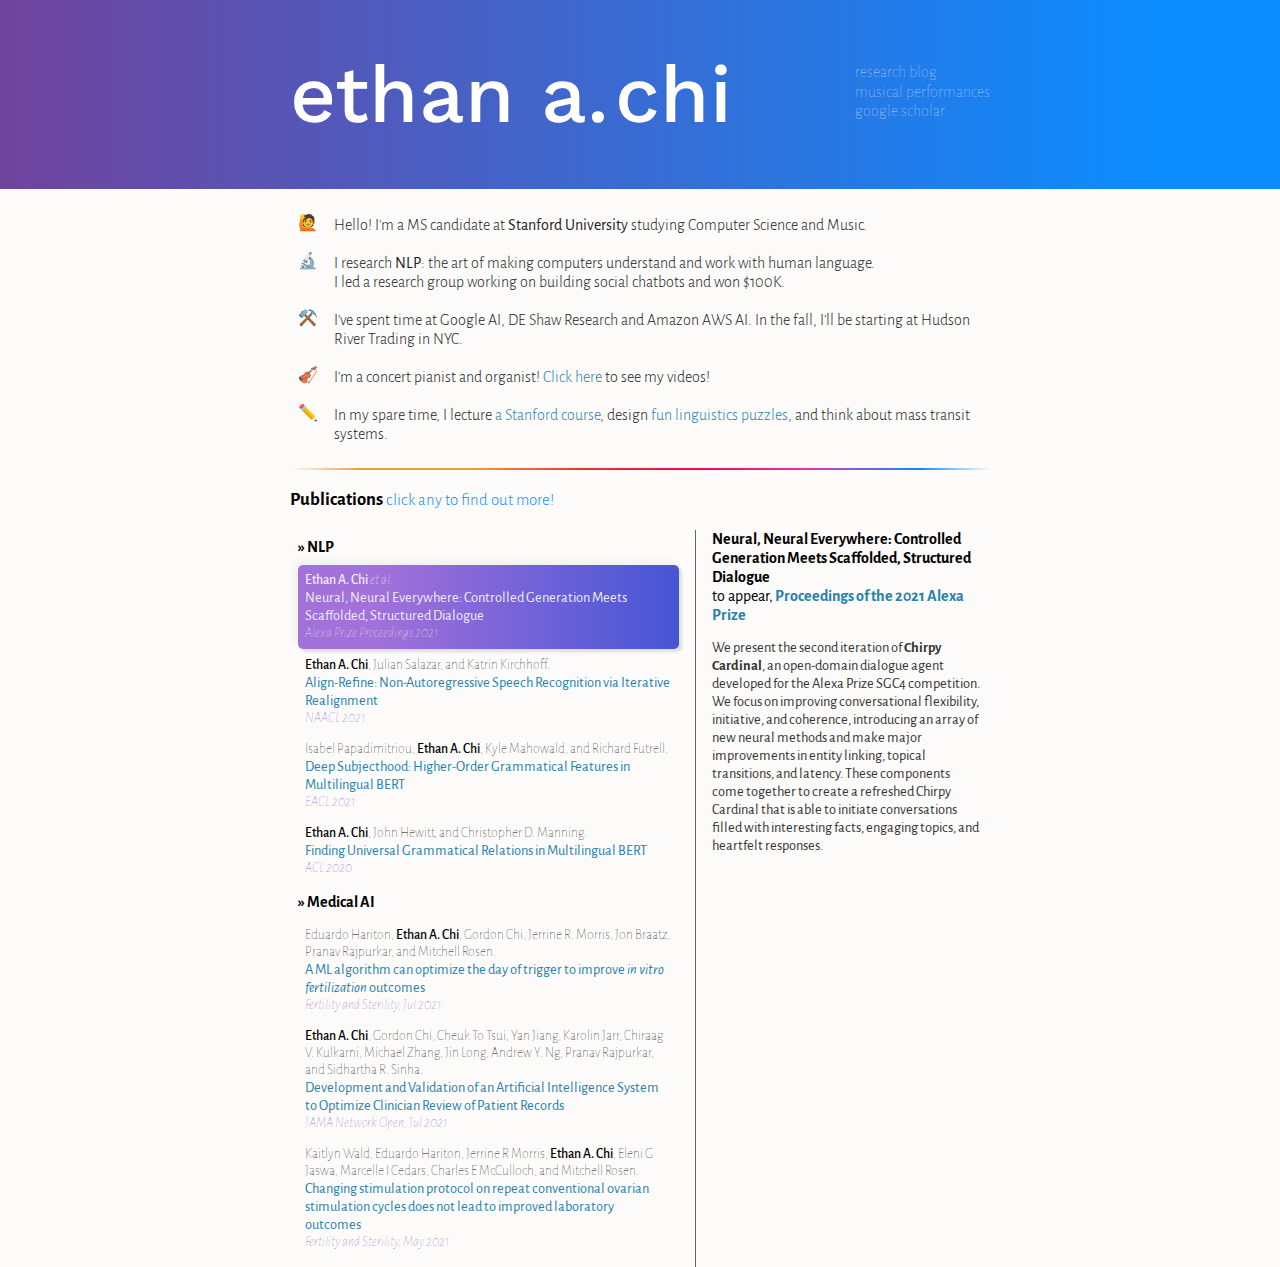
==== index.html @ 26660646 "first commit" ====
<html>
<head>
  <script async src="https://www.googletagmanager.com/gtag/js?id=G-ZDC27YGJ7V"></script>
  <script>
    window.dataLayer = window.dataLayer || [];
    function gtag(){dataLayer.push(arguments);}
    gtag('js', new Date());

    gtag('config', 'G-ZDC27YGJ7V');
  </script>
  <meta charset="utf-8"/>
  <link rel="stylesheet" href="css/purple.css" type="text/css"/>
</head>
<body>
  <div class="main">
    <div class="intro-row">
      <div class="intro">
        <a href="/"><h1>Ethan A.<span style="font-size:0.5em;">&nbsp;</span>Chi</h1></a>
        <div class="intro-row-info">
          <a href="research.html">research blog</a>
          <a href="https://www.youtube.com/channel/UCvoL7sNhoh-HKGYCTp3JN3w">musical performances</a>
          <!-- <a href="writing.html">projects</a> -->
          <a href="https://scholar.google.com/citations?user=dRUwDFQAAAAJ&hl=en">google scholar</a>
        </div>
      </div>
    </div>
    <!-- <nav class="links">
    <a href="research.html">research blog</a>
    <a href="music.html">musical performances</a>
    <a href="writing.html">projects</a>
  </nav> -->
  <div class="body" id="body">
    <!-- <p class="click-anything">💬&nbsp; click anything to find out more!</p> -->
    <div class="leading-points-container">
      <div id="leading-points">
        <p class="clickable" data-point="intro">
          <span class="emoji">🙋</span> <span class="text">Hello! I'm a MS candidate at <b>Stanford University</b> studying Computer Science and Music.
          <!-- I will be starting at Hudson River Trading in Fall 2021 as an Algorithm Developer. -->
        </span></p>
        <div class="comment" data-point="intro">
          <h3>about me</h3>
          <!-- <img class="headshot" src="img/headshot.jpg"></img> -->
          <p>I did my BS in Computer Science and BA in Music Performance at Stanford.
            Previously, I did competitive linguistics<span class="back">(silver medalist at the <a href="https://ioling.org/results/2018/" target="_blank">2018 International Linguistics Olympiad</a>)</span>, ran <a href="http://njha.org" target="_blank">a national horticulture organization</a>, and kept bees!</p>
        </div>
        <p class="clickable" data-point="research">
          <span class="emoji">🔬</span>
          <span class="text"> I research <b>NLP</b>: the art of making computers understand and work with human language. <br/>
          I led a research group working on building social chatbots and won $100K.
          <!-- I work on understanding large language models, analyzing speech recognition, and human-like dialogue agents. -->
        </span></p>
        <div class="comment" data-point="research">
          <h3>research</h3>
          <p>As part of the <a href="http://nlp.stanford.edu" target="_blank">Stanford NLP Group</a>, I published at NAACL, EMNLP, and ACL.
          <!-- I've published in a variety of NLP and bioinformatics conferences, as well as serving as a reviewer at NAACL, EMNLP, and ACL. -->
          I also help maintain the <b><a href="https://universaldependencies.org/treebanks/en_ewt/index.html">English Web Treebank</a></b>.</p>
        </div>
        <!-- <p class="clickable" data-point="experience">
          <span class="emoji">👩‍💻</span>
          <span class="text">In 2020-2021, I led Stanford's <b>Chirpy Cardinal</b> research team.<br/>
            We placed second in the Amazon Alexa Prize Challenge and won $100K.
            <!-- I'm really excited to be working with the talented folks on the team! -->
        <!-- </span></p> -->
<!-- 
        <div class="comment" data-point="experience">
          <h3>chirpy cardinal</h3>
          <p>As part of our work on <a href="https://stanfordnlp.github.io/chirpycardinal/">Team Chirpy Cardinal</a>, we're working to build an emotionally engaging socialbot that participates in interesting and supportive conversations.
            We competed in the <a href="https://www.amazon.science/academic-engagements/alexa-prize-socialbot-grand-challenge-4-finalists-announced" target="_blank">SGC4 finals</a> and are waiting for results! </p>
          <p>In the meantime, <a href="https://stanfordnlp.github.io/chirpycardinal/docs/live_demo/" target="_blank">click here</a> to try a live demo of our bot from last year!</p>
        </div> --> 
          <!-- So far, I've worked on projects in <b>emergent multilingual syntax in BERT</b> (<b class="project">ACL 2020</b>),
          <b>leveraging linguistic typology in deep LM's</b> (<b class="project">EACL 2021</b>),
          and <b>iterative realignment for efficient speech recognition</b> (<b class="project">NAACL 2021</b>). -->
        <p class="clickable" data-point="work-experience">
          <span class="emoji">⚒️</span>
          <span class="text">I've spent time at Google AI, DE Shaw Research and Amazon AWS AI. In the fall, I'll be starting at Hudson River Trading in NYC.
          </p>
        <div class="comment" data-point="work-experience">
          <h3>work experience</h3>
          <p>
            Previously, I worked on understanding the ability of large language models to reason at Google,
            built neural networks for drug discovery at DE Shaw Research,
            and developed efficient ASR models at Amazon AWS AI on the Transcribe team, working with Katrin Kirchhoff <a href="https://arxiv.org/abs/2010.14233" target="_blank">[NAACL 2021]</a>.
            In Fall 2021, I will be at Google Research working on understanding the limits of extremely large language models.
        </p>
        </div>
        <p class="clickable" data-point="music">
          <span class="emoji">🎻</span>
          <span class="text">I'm a concert pianist and organist!
              <a href="https://www.youtube.com/channel/UCvoL7sNhoh-HKGYCTp3JN3w">Click here</a> to see my videos!</span>
        </p>
        <div class="comment" data-point="music">
          <h3>music</h3>
          <p>Currently, I study piano with Dr. Frederick Weldy and organ with Dr. Robert Huw Morgan.
            Previously, I served as the president of the Stanford Symphony and have opened the <a href="https://music.stanford.edu/events/friends-music-holiday-musicale-0">Holiday Musicale</a> twice on organ.
            I also enjoy playing violin in the Stanford Symphony, where I serve as President.</p>
          <p> For more of my recent performances, check out my YouTube channel.</p>
          <iframe src="https://www.youtube.com/embed/UYabfMINYBA?rel=0" frameborder="0" allowfullscreen=""></iframe>
        </div>
        <p class="clickable" data-point="other">
          <span class="emoji">✏️</span>
          <span class="text">In my spare time, I lecture <a href="http://web.stanford.edu/class/cs106l/">a Stanford course</a>, design <a href="http://nacloweb.org">fun linguistics puzzles</a>, and think about mass transit systems.</span>
        </p>

      <div class="comment" data-point="other">
        <h3>interests</h3>
        <ul>
          <li><p>I lectured <a href="http://web.stanford.edu/class/cs106l/">CS 106L</a>,
            a Stanford elective about the C++ language, for the 2020-2021 school year!
            I really enjoyed teaching the beauty of C++ to students from all areas of Stanford.</p></li>
          <li><p>I am on the organizing committee for the <a href="http://nacloweb.org">North American Computational Linguistics Open</a>,
            a linguistics puzzles competition for high school students. My problems have appeared on contests in the UK, Ireland, Australia, Canada,
            and Russia! Here's <a href="https://www.nacloweb.org/resources/problems/2019/N2019-Q.pdf">one of my favorite problems I've authored</a>.
            </p></li>
          <li><p>I co-founded <a href="http://stanfordacm.org" target="_blank">Stanford ACMLab</a>, a club for undergraduates to learn machine learning in a hands-on way.
          Our members gave a spotlight presentation at WELM @ ICLR'21 and were also accepted to SemEval @ ACL'21.</a>.
            </p></li>
        </ul>
      </div>
      </div>
      <div id="comments">




      </div>
    </div>
      <hr class="thin"/>
      <h3>Publications <span class="click-anything" style="font-weight: 300;">click any to find out more!</span></h3>
      <div class="research">

        <div class="publications">
          <ul>
            <h4>NLP</h4>
            <li class="publication selected" data-publication="chirpy">
              <p class="authors"><b>Ethan A. Chi</b> <i>et al.</i></p>
              <p class="title"><a class="paper-link" href="#" target="_blank">
                Neural, Neural Everywhere: Controlled Generation Meets Scaffolded, Structured Dialogue
              </a></p>
              <p class="journal"><span class="location">Alexa Prize Proceedings 2021</span></p>
            </li>
            <li class="publication" data-publication="align-refine">
              <p class="authors"><b>Ethan A. Chi</b>, Julian Salazar, and Katrin Kirchhoff.</p>
              <p class="title"><a class="paper-link" href="http://nlp.stanford.edu/~ethanchi/nar.pdf" target="_blank">Align-Refine: Non-Autoregressive Speech Recognition via Iterative Realignment</a></p>
              <p class="journal"><span class="location">NAACL 2021</span></p>
            </li>
            <li class="publication" data-publication="deep-subjecthood">
              <p class="authors">Isabel Papadimitriou, <b>Ethan A. Chi</b>, Kyle Mahowald, and Richard Futrell.</p>
              <p class="title"><a class="paper-link">Deep Subjecthood: Higher-Order Grammatical Features in Multilingual BERT</a></p>
              <p class="journal"><span class="location">EACL 2021</span></p>
            </li>
            <li class="publication" data-publication="finding-universal">
              <p class="authors"><b>Ethan A. Chi</b>, John Hewitt, and Christopher D. Manning.</p>
              <p class="title"><a class="paper-link" href="https://arxiv.org/abs/2005.04511" target="_blank">Finding Universal Grammatical Relations in Multilingual BERT</a></p>
              <p class="journal"><span class="location">ACL 2020</span></p>
              <!-- <p class="tags">
                <span class="tag tag-pdf"><a href="https://arxiv.org/abs/2005.04511">pdf</a></span>
                <span class="tag tag-blog"><a href="/multilingual-probing.html">blogpost</a></span>
                <span class="tag tag-media"><a href="https://cacm.acm.org/news/246483-how-ai-systems-use-mad-libs-to-teach-themselves-grammar/fulltext">acm news</a></span>
                <span class="tag tag-media"><a href="https://engineering.stanford.edu/magazine/article/how-ai-systems-use-mad-libs-teach-themselves-grammar">stanford engineering</a></span>
              </p> -->
            </li>
            <h4>Medical AI</h4>
            <li class="publication" data-publication="ml-algorithm">
              <p class="authors">Eduardo Hariton, <b>Ethan A. Chi</b>, Gordon Chi, Jerrine R. Morris, Jon Braatz, Pranav Rajpurkar, and Mitchell Rosen.</p>
              <p class="title"><a class="paper-link" href="https://www.sciencedirect.com/science/article/pii/S0015028221005124" target="_blank">A ML algorithm can optimize the day of trigger to improve <i>in vitro fertilization</i> outcomes</a></p>
              <p class="journal"><span class="location">Fertility and Sterility, Jul 2021</span></p>
            </li>
            <li class="publication" data-publication="development">
              <p class="authors"><b>Ethan A. Chi</b>, Gordon Chi, Cheuk To Tsui, Yan Jiang, Karolin Jarr, Chiraag V. Kulkarni, Michael Zhang, Jin Long, Andrew Y. Ng, Pranav Rajpurkar, and Sidhartha R. Sinha.</p>
              <p class="title"><a class="paper-link" href="https://jamanetwork.com/journals/jamanetworkopen/fullarticle/2782216" target="_blank">Development and Validation of an Artificial Intelligence System to Optimize Clinician Review of Patient Records</a></p>
              <p class="journal"><span class="location">JAMA Network Open, Jul 2021</span></p>
            </li>
            <li class="publication" data-publication="changing-stimulation">
              <p class="authors">Kaitlyn Wald, Eduardo Hariton, Jerrine R Morris, <b>Ethan A. Chi</b>, Eleni G Jaswa, Marcelle I Cedars, Charles E McCulloch, and Mitchell Rosen.</p>
              <p class="title"><a class="paper-link" href="https://www.sciencedirect.com/science/article/pii/S0015028221003241" target="_blank">Changing stimulation protocol on repeat conventional ovarian stimulation cycles does not lead to improved laboratory outcomes</a></p>
              <p class="journal"><span class="location">Fertility and Sterility, May 2021</span></p>
            </li>
          </ul>

          </div>
          <div class="publication-comments">
            <div class="publicationInfo visible-p" data-publication="chirpy">
              <h4>Neural, Neural Everywhere: Controlled Generation Meets Scaffolded, Structured Dialogue</b></h4>
              <b><span style="font-weight: 400;">to appear,</span> <a>Proceedings of the 2021 Alexa Prize</a></b>
              <p>We present the second iteration of <b>Chirpy Cardinal</b>, an open-domain dialogue agent developed for the Alexa Prize SGC4 competition.
                We focus on improving conversational flexibility, initiative, and coherence, introducing an array of new neural methods and make major improvements
                in entity linking, topical transitions, and latency.
                These components come together to create a refreshed Chirpy Cardinal that is able to
                initiate conversations filled with interesting facts, engaging topics, and heartfelt responses.
              </p>
            </div>
            <div class="publicationInfo" data-publication="align-refine">
              <h4>Align-Refine: Non-Autoregressive Speech Recognition via Iterative Realignment</h4>
              <b><a>NAACL 2021</a></b>
              <p>Sequence-to-sequence Transformer speech recognition models achieve extremely high performance,
              but are difficult to deploy in the wild due to long decoding times. Non-autoregressive models
              are significantly faster, but at the cost of degraded performance. We introduced a new non-autoregressive method—
              Align-Refine—which significantly narrows this gap. Our method achieves SoTA-level performance at a 6x speedup
              over previous work.</p>
              <p class="tags">
                <span class="tag tag-pdf"><a href="https://arxiv.org/abs/2010.14233">pdf</a></span>
              </p>
            </div>
            <div class="publicationInfo" data-publication="deep-subjecthood">
              <h4>Deep Subjecthood: Higher-Order Grammatical Features in Multilingual BERT</b></h4>
              <b><a>EACL 2021</a></b>
              <p>Previous work has demonstrated that Transformer encoders learn certain linguistic features,
                like part-of-speech and syntax. In this work, we demonstrate that this is also the case for deeper linguistic
                features like morphosyntactic alignment, a core attribute of all languages. We find that the predictive distributions of subjecthood classifiers
                reflect the morphosyntactic alignment of their training languages, demonstrating the influence of high-level grammatical features not manifested in any one input sentence.
                <p class="tags">
                  <span class="tag tag-pdf"><a href="https://arxiv.org/abs/2101.11043">pdf</a></span>
                  <span class="tag tag-media"><a href="https://engineering.stanford.edu/magazine/article/how-ai-systems-use-mad-libs-teach-themselves-grammar">techxplore</a></span>
                </p>
            </div>
            <div class="publicationInfo" data-publication="finding-universal">
              <h4>Finding Universal Grammatical Relations in Multilingual BERT</b></h4>
              <b><a>EACL 2021</a></b>
              <p>We show that Multilingual BERT is able to learn a general syntactic structure applicable to a variety of natural languages. Additionally, we find evidence that mBERT learns cross-lingual syntactic categories like “subject” and “adverb”—categories that largely agree with traditional linguistic concepts of syntax! Our results imply that simply by reading a large amount of text, mBERT is able to represent syntax—something fundamental to understanding language—in a way that seems to apply across many of the languages it comprehends.</p>
              <p class="tags">
                <span class="tag tag-pdf"><a href="https://arxiv.org/abs/2005.04511">pdf</a></span>
                <span class="tag tag-blog"><a href="/multilingual-probing.html">blogpost</a></span>
                <span class="tag tag-media"><a href="https://cacm.acm.org/news/246483-how-ai-systems-use-mad-libs-to-teach-themselves-grammar/fulltext">acm news</a></span>
                <span class="tag tag-media"><a href="https://engineering.stanford.edu/magazine/article/how-ai-systems-use-mad-libs-teach-themselves-grammar">stanford engineering</a></span>
              </p>
            </div>
            <div class="publicationInfo" data-publication="ml-algorithm" style="position:relative">
              <div style="position: absolute; bottom:0">
                <h4>A ML algorithm can optimize the day of trigger to improve <i>in vitro fertilization</i> outcomes</b></h4>
                <b><a>Fertility and Sterility</a></b>
                <p>Injecting hormones to trigger ovulation is one of the most important parts of IVF,
                  but the impact of timing decisions has not been previously studied.
                  We applied causal inference methods to optimize the timing,
                  achieving strong results with a simple model!</p>
              </div>
            </div>
            <div class="publicationInfo" data-publication="changing-stimulation" style="position:relative">
              <div style="position: absolute; bottom:0">
                <h4>Changing stimulation protocol on repeat conventional ovarian stimulation cycles does not lead to improved laboratory outcomes</b></h4>
                <b><a>Fertility and Sterility</a></b>
                <p>Physicians often change stimulation protocols after an unsuccessful cycle.
                We demonstrate empirically that this is not beneficial; on the contrary,
               we found a minor, but statistically significant improvement in certain laboratory outcomes in the group where the same approach was used a second time</p>
              </div>
            </div>
            <div class="publicationInfo" data-publication="development" style="position:relative">
              <div style="position: absolute; bottom:0">
                <h4>Development and Validation of an Artificial Intelligence System to Optimize Clinician Review of Patient Records</h4>
                <b><a href="https://jamanetwork.com/journals/jamanetworkopen/fullarticle/2782216">JAMA Network Open, Jul 2021</a></b>
                <p>PDF clinical records are inconsistent and hard to understand, so physician review is time-consuming and fraught with error.
                  We developed a system which summarizes and presents these records in an easy-to-understand web interface.
                  A study with first-time physician users demonstrated a 20% time speedup! </p>
              </div>
            </div>
          </div>
        </div>

          <!-- <li class="publication">
          <b>Ethan A. Chi</b> and Michael T. Schweizer.
          <a class="paper-link" href="https://www.clinical-genitourinary-cancer.com/article/S1558-7673(17)30089-7/abstract">
          Durable response to immune checkpoint blockade in a platinum-refractory patient with nonseminomatous germ cell tumor.
        </a>
        <span class="journal">Clinical Genitourinary Cancer 15.5 (2017): e855-e857.</span>
      </li> -->
  </div>
</div>
</div>

<script src="js/main.js" charset="utf-8"></script>
</body>
</html>
---- css/purple.css ----
@import url('https://fonts.googleapis.com/css2?family=Alegreya+Sans:wght@300;400;700&display=swap');
@import url('https://fonts.googleapis.com/css2?family=Work+Sans:wght@500&display=swap');


* {
  font-family: Alegreya Sans;
}

body {
  /* margin: 1em auto 0 auto; */
  margin: 0;
  width: 100%;
  background-color: #fcfbf9;
}

p {
  font-weight: 400;
}

a {
	color: #2781aa;
  text-decoration: none;
}

a:hover {
  color: #215871;
}

.body {
  width: 100%;
  max-width: 700px;
  margin: 0 auto;
}

.intro {
  display: flex;
	flex-direction: row;
  width: 100%;
  max-width: 700px;
  margin: 0 auto;
  justify-content: space-between;
  color: white;
}

.intro a {
  color: white;
  text-decoration:none;
}

.intro a:hover {
  text-decoration: none;
  opacity: 0.9;
}

/* INTRO */

.intro-row {
  padding: 3em 0;
  background-image: -webkit-linear-gradient(
  0deg,
  #70439d 0%,
  var(--blue) 90%
  );
  margin-bottom: 1em;
}

.intro-row h1 {
	text-align: left;
	text-transform: lowercase;
	font-size: 5em;
	margin: 0 0;
  font-family: Work Sans;
  font-weight: 500;
}

.intro-row-info {
	display: flex;
	flex-direction: column;
	justify-content: space-between;
	padding: 15px 0px 20px 0px;
}

.intro-row-info a {
	font-weight: 100;
  color: rgba(255, 255, 255, 0.7);
  text-decoration-color: rgba(255, 255, 255, 0.3);
}

.intro-row-info a:hover {
  color: rgba(255, 255, 255, 1);
  transition: 0.25s linear;
}

/* NAV */

nav {
	display: flex;
	flex-direction: row;
	margin: 0 20px;
	justify-content: space-around;
}

nav a {
	font-family: Inconsolata;
	margin: 0 0em;
	text-decoration: none;
	font-weight: 200;
}

/* RESEARCH */


.research .journal {
  font-style: italic;
}

/* .research .paper-link {
color: rgb(66, 142, 221);
} */


.research .publication {
  padding: 0.5em;
  font-size: 0.9em;
  border-radius: 5px;
}

.research .publication a {
  text-decoration: none;
}

.research .publication a:hover {
  text-decoration: underline;
}


.research .publication:not(.selected):hover {
  background-color: #f6f6f6;
  transition: 0.25s linear;
  cursor: pointer;
}

.research .publication:not(:last-child) {
  margin-bottom: 0em;
}

.research .publication .notes {
  margin-top: 1em;
}

.research .publication p {
  margin: 0em 0em;
}


.research .publication .authors {
  font-weight: 200;
  font-size: 0.95em;
}

.research .publication .authors b {
  font-weight: 500;
}

.research .publication .location {
  /* font-weight: bold; */
  font-style: normal;
  /* color: #d91863; */
  color: #9476cc;
  font-size: 0.95em;
  font-weight: 200;
  font-style: italic;
}

.research .publication.selected .location {
  color: #ddd;
}

.publications h4 {
  margin: 0.5em 0;
  font-weight: 700;
}

.publications h4::before {
  content: "» ";
}


:root {
	  --foreground: #ffffff;
	  --midforeground: #b2b2b2;
	  --midground: #888888;
	  --background: #080f24;
	  --deepbackground: #060b1b;
	  --red: #ea3329;
	  --orange: #eb6a2c;
	  --yellow: #f29c38;
	  --lightyellow: #ffd321;
	  --green: #75fb4c;
	  --cyan: #00f0ff;
	  --blue: #0c8cfe;
	  --darkblue: #003b6e;
	  --purple: #e532ad;
	  --deeppurple: #970056;
	  --darkpurple: #2b0c5c;
	  --lightpurple: #3d147f;
	  --brightpurple: #8400ff;
	  --pink: #ff034a;
	}

	hr {
	  border: 0;
	  height: 0.35rem;
	  margin: 1em auto;
	  display: block;
	  background-image: -webkit-linear-gradient(
		0deg,
		transparent,
		var(--yellow) 10%,
		var(--yellow),
		var(--red),
		var(--pink),
		var(--purple),
		var(--blue) 90%,
		transparent
	  );
	  clear: both;
	}

	hr.thin {
		height: 0.1rem;
	}


/* SHIFTING */

.emoji {
  margin-right: 1em;
}

.clickable {
  padding: 0.5em;
  border-radius: 5px;
  margin: 0 0;
  display: flex;
  flex-direction: row;
  color: #222;
  font-weight: 300;
}

.clickable .text {
  margin-top: 3px;
}

.clickable:not(.selected):hover {
  background-color: #f7f7f7;
  transition: 0.1s linear;
  cursor: pointer;
}

.left-shifted {
  transform: translateX(-300px);
  transition: 0.2s linear;
}

.selected {
  /* background-image: -webkit-linear-gradient(
  0deg,
  #70439d 0%,
  var(--blue) 90%
  ); */
  /* background-image: -webkit-linear-gradient(
  0deg,
  var(--yellow) 20%,
  var(--orange) 80%,
  var(--red) 100%
  );
  color: #eee;
  transition: 0.2s ease-out;
  box-shadow: 3px 3px 3px #dedede,
            -4px -4px 6px #f0f0f0;
  font-weight: 700; */
  background-image: -webkit-linear-gradient(
  0deg,
  #a371da 20%,
  /* var(--orange) 80%, */
  #4655d5 100%
  );
  color: #eee;
  /* transition: 0.2s ease-out; */
  box-shadow: 3px 3px 3px #dedede,
            -4px -4px 6px #f0f0f0;
  /* font-weight: 700; */
}

.selected a {
  color: #eee;
  text-decoration: none;
  /* transition: 0.2s ease-out; */
}

.click-anything {
  text-align: center;
  color: var(--blue);
  font-size: 0.9em;
  /* background-color: #d5d5d5; */
}

/* COMMENTS */

.comment {
  height: 0;
  width: 0;
  display: none;
  opacity: 0;
  flex-grow: 0;
  flex-shrink: 0;
  /* border-left: 1px solid #666; */
  font-weight: 400;


  /* border: 1px solid var(--blue); */
  /* border-radius: 5px; */
  /* background-image: -webkit-linear-gradient(
  0deg,
  #70439d 0%,
  var(--blue) 90%
  ); */
  /* transform: translateX(-270px); */
  /* color: white; */
}



.leading-points-container {
  display: flex;
  flex-direction: row;
}

.leading-points {
  width: 0;
  flex-grow: 1;
}

.comment.visible {
  display: block;
  box-sizing: border-box;
  /* height: 95%; */
  height: auto;
  /* display: block; */
  opacity: 1;
  width: auto;
  /* width: 95%; */
  margin: 0 2px 1em 2px;
  /* margin: 1em; */
  padding: 0.25em;
  border: 3px solid #333;
  border-radius: 5px;
  /* padding: 0 0.5em 0.5em 1em; */
  z-index: 2;
  box-shadow:
   1px 1px 1px #aaa;
   /* border-width: 1px; */
   border-left-width: 4px;
   border-left-style: solid;
   border-image: linear-gradient(
   to bottom,
   var(--red) 0%,
   var(--purple) 30%,
   var(--blue) 100%
   ) 3 100%;
}

/* .comment.visible.visible-transition {
    transition: 0.2s linear 0.2s;
} */


.comment h3 {
  /* padding: 0.5em;
  margin: 0 0 0.75em 0; */
  color: #333;
  margin: 0.25em;
  padding: 0 0 0.25em 0;
  /* border-bottom: 1px solid #ccc; */
  /* transition: 0.2s ease-out; */
  /* box-shadow:
   3px 3px 3px #dedede; */
            /* -4px -4px 6px #f0f0f0; */
}

.comment p {
  margin: 0.25em;
  font-weight: 300;
  font-size: 0.9em;
  /* padding: 0.5em;
  margin: 0 0 0.75em 0;
  border-width: 0px;
  border-left-width: 1px;
  border-style: solid;
  border-color: var(--blue); */
  /* border-image: linear-gradient(
  to bottom,
  var(--purple) 30%,
  var(--blue) 100%
  ) 3 100%; */
  /* color: #333;
  transition: 0.2s ease-out;
  box-shadow: 3px 3px 3px #dedede,
            -4px -4px 6px #f0f0f0;
  font-weight: 400; */
}

.headshot {
  display: block;
  width: 50%;
  margin: 0.5em auto;
  border-radius: 50%;
  box-shadow: 3px 3px 3px #dedede,
            -4px -4px 6px #f0f0f0;
}

.research {
  display: flex;
  flex-direction: row;
}

.research ul {
  margin: 0 0 0 0.5em;
  list-style: none;
  padding: 0;
}

.publicationInfo {
  height: 0;
  width: 0;
  display: none;
  opacity: 0;
  flex-grow: 0;
  flex-shrink: 0;
  border-left: 1px solid #666;
  font-weight: 400;

  /* border: 1px solid var(--blue); */
  /* border-radius: 5px; */
  /* background-image: -webkit-linear-gradient(
  0deg,
  #70439d 0%,
  var(--blue) 90%
  ); */
  /* transform: translateX(-270px); */
  /* color: white; */
}

.publicationInfo.visible-p {
  height: 100%;
  display: block;
  opacity: 1;
  width: 270px;
  margin-left: 1em;
  padding: 0 0.5em 0.5em 1em;
  z-index: 2;
}

.publicationInfo.visible-p.visible-transition {
    /* transition: 0.2s linear 0.2s; */
}

.publicationInfo p {
  font-size: 0.9em;
  color: #333;
}

.publicationInfo h4 {
  margin: 0 0;
}

iframe {
  margin: 1em;
}

.back {
  color: #555;
}

.tag {
  padding: 5px;
  background-color: grey;
  color: white;
  line-height: 1em;
  border-radius: 5px;
  font-size: 0.75em;
  text-transform: lowercase;
  margin-right: 0.2em;
}

.tag:hover {
  opacity: 0.9;
  transition: 0.25s linear;
}



.tag a {
  color: white;
  text-decoration: none;
}

.tag a:hover {
  text-decoration: none;
}


.tag-pdf {
  background-color: orange;
}

.tag-blog {
  background-color: #a4024b;
}

.tag-media {
  background-color: #2eaf30;
}


div.blog {
  max-width: 800px;
}

.blog img {
  display: block;
  width: 100%;
  margin: 0 auto;
}

.blog img.shrunk {
  width: 100%;
  max-width: 400px;
}

.blog img.head-img {
  width: 100%;
  max-width: 600px;
}

.blog img.very-shrunk {
  width: 100%;
  max-width: 200px;
}

.blog .caption {
  text-align: center;
  font-size: 0.8em;
  font-style: italic;
  margin-top: 0.5em;
}

.blog .takeaway {
  text-align: center;
  font-size: 1.25em;
  margin: 2em 0 1em 0;
}

.blog .caption:before {
  content: "Caption: ";
  font-style: normal;
  font-weight: bold;
}

.blog h2 {
  text-align: left;
}

.blog h2:not(:first-child) {
  margin-top: 2em;
}

.image-citation {
  text-align: right;
  font-style: italic;
  margin-top: 0.25em;
  font-size: 0.8em;
  color: #555;
}

.footnote {
  vertical-align: super;
  position: relative;
  top: -0.25em;
  font-size: 80%;
}

.footnotes li {
  font-size: 0.8em;
  margin-bottom: 0.8em;
}

tt {
  font-family: 'Inconsolata', 'DejaVu Sans Mono', 'Monaco', monospace;
  font-weight: bold;
}

table {
  margin: 0 auto;
  padding: 0;border-collapse: collapse; }
table tr {
  border-top: 1px solid #cccccc;
  background-color: white;
  margin: 0;
  padding: 0;
}
    table tr:nth-child(2n) {
      background-color: #f8f8f8; }
      table tr th {
        font-weight: bold;
        border: 1px solid #cccccc;
        margin: 0;
        padding: 6px 13px; }
        table tr td {
          border: 1px solid #cccccc;
          margin: 0;
          padding: 6px 13px; }
          table tr th :first-child, table tr td :first-child {
            margin-top: 0; }
            table tr th :last-child, table tr td :last-child {
              margin-bottom: 0; }
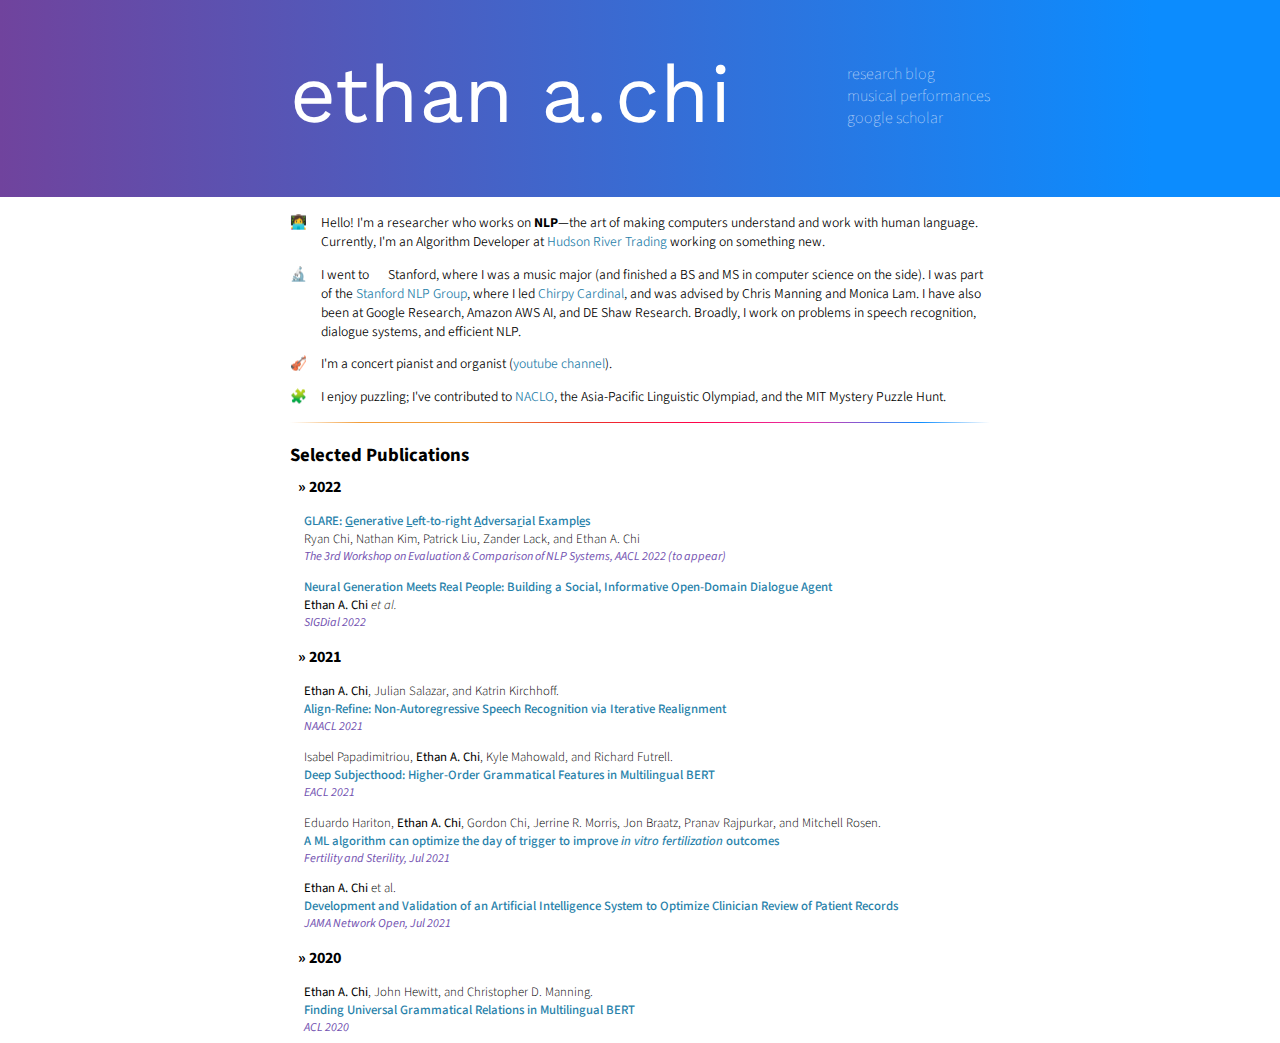
==== commit c03ea630: "changes" ====
--- a/index.html
+++ b/index.html
@@ -33,112 +33,59 @@
     <!-- <p class="click-anything">💬&nbsp; click anything to find out more!</p> -->
     <div class="leading-points-container">
       <div id="leading-points">
-        <p class="clickable" data-point="intro">
-          <span class="emoji">🙋</span> <span class="text">Hello! I'm a MS candidate at <b>Stanford University</b> studying Computer Science and Music.
-          <!-- I will be starting at Hudson River Trading in Fall 2021 as an Algorithm Developer. -->
+        <p>
+          <span class="emoji">👩‍💻</span><span class="text">Hello! I'm a researcher who works on
+            <b>NLP</b>—the art of making computers understand and work with human language.
+            Currently, I'm an Algorithm Developer at <a href="http://hudson-trading.com" target="_blank">Hudson River Trading</a> working on something new.
+          </span>
+        </p>
+        
+        <p>
+          <span class="emoji">🔬</span>
+          <span class="text">
+            I went to <img src="/img/icon.png" class="icon"/>Stanford, where I was a music major (and finished a BS and MS in computer science on the side). I was part of the <a href="http://nlp.stanford.edu" target="_blank">Stanford NLP Group</a>, where I led <a href="https://stanfordnlp.github.io/chirpycardinal/" target="_blank">Chirpy Cardinal</a>, and was advised by Chris Manning and Monica Lam. I have also been at Google Research, Amazon AWS AI, and DE Shaw Research.
+            Broadly, I work on problems in speech recognition, dialogue systems, and efficient NLP.
+          </span>
         </span></p>
-        <div class="comment" data-point="intro">
-          <h3>about me</h3>
-          <!-- <img class="headshot" src="img/headshot.jpg"></img> -->
-          <p>I did my BS in Computer Science and BA in Music Performance at Stanford.
-            Previously, I did competitive linguistics<span class="back">(silver medalist at the <a href="https://ioling.org/results/2018/" target="_blank">2018 International Linguistics Olympiad</a>)</span>, ran <a href="http://njha.org" target="_blank">a national horticulture organization</a>, and kept bees!</p>
-        </div>
-        <p class="clickable" data-point="research">
-          <span class="emoji">🔬</span>
-          <span class="text"> I research <b>NLP</b>: the art of making computers understand and work with human language. <br/>
-          I led a research group working on building social chatbots and won $100K.
-          <!-- I work on understanding large language models, analyzing speech recognition, and human-like dialogue agents. -->
-        </span></p>
-        <div class="comment" data-point="research">
-          <h3>research</h3>
-          <p>As part of the <a href="http://nlp.stanford.edu" target="_blank">Stanford NLP Group</a>, I published at NAACL, EMNLP, and ACL.
-          <!-- I've published in a variety of NLP and bioinformatics conferences, as well as serving as a reviewer at NAACL, EMNLP, and ACL. -->
-          I also help maintain the <b><a href="https://universaldependencies.org/treebanks/en_ewt/index.html">English Web Treebank</a></b>.</p>
-        </div>
-        <!-- <p class="clickable" data-point="experience">
-          <span class="emoji">👩‍💻</span>
-          <span class="text">In 2020-2021, I led Stanford's <b>Chirpy Cardinal</b> research team.<br/>
-            We placed second in the Amazon Alexa Prize Challenge and won $100K.
-            <!-- I'm really excited to be working with the talented folks on the team! -->
-        <!-- </span></p> -->
-<!-- 
-        <div class="comment" data-point="experience">
-          <h3>chirpy cardinal</h3>
-          <p>As part of our work on <a href="https://stanfordnlp.github.io/chirpycardinal/">Team Chirpy Cardinal</a>, we're working to build an emotionally engaging socialbot that participates in interesting and supportive conversations.
-            We competed in the <a href="https://www.amazon.science/academic-engagements/alexa-prize-socialbot-grand-challenge-4-finalists-announced" target="_blank">SGC4 finals</a> and are waiting for results! </p>
-          <p>In the meantime, <a href="https://stanfordnlp.github.io/chirpycardinal/docs/live_demo/" target="_blank">click here</a> to try a live demo of our bot from last year!</p>
-        </div> --> 
-          <!-- So far, I've worked on projects in <b>emergent multilingual syntax in BERT</b> (<b class="project">ACL 2020</b>),
-          <b>leveraging linguistic typology in deep LM's</b> (<b class="project">EACL 2021</b>),
-          and <b>iterative realignment for efficient speech recognition</b> (<b class="project">NAACL 2021</b>). -->
-        <p class="clickable" data-point="work-experience">
-          <span class="emoji">⚒️</span>
-          <span class="text">I've spent time at Google AI, DE Shaw Research and Amazon AWS AI. In the fall, I'll be starting at Hudson River Trading in NYC.
-          </p>
-        <div class="comment" data-point="work-experience">
-          <h3>work experience</h3>
-          <p>
-            Previously, I worked on understanding the ability of large language models to reason at Google,
-            built neural networks for drug discovery at DE Shaw Research,
-            and developed efficient ASR models at Amazon AWS AI on the Transcribe team, working with Katrin Kirchhoff <a href="https://arxiv.org/abs/2010.14233" target="_blank">[NAACL 2021]</a>.
-            In Fall 2021, I will be at Google Research working on understanding the limits of extremely large language models.
+        
+        <p>
+          <span class="emoji">🎻</span>
+          <span class="text">I'm a concert pianist and organist (<a href="https://www.youtube.com/channel/UCvoL7sNhoh-HKGYCTp3JN3w">youtube channel</a>).
+          </span>
         </p>
-        </div>
-        <p class="clickable" data-point="music">
-          <span class="emoji">🎻</span>
-          <span class="text">I'm a concert pianist and organist!
-              <a href="https://www.youtube.com/channel/UCvoL7sNhoh-HKGYCTp3JN3w">Click here</a> to see my videos!</span>
+        
+        <p>
+          <span class="emoji">🧩</span>
+          <span class="text">I enjoy puzzling; I've contributed to <a href="http://nacloweb.org" target="_blank">NACLO</a>, the Asia-Pacific Linguistic Olympiad, and the MIT Mystery Puzzle Hunt.
+          <!-- A brief list of puzzles I've written is <a href="/puzzles">here</a>. -->
+          </span>
         </p>
-        <div class="comment" data-point="music">
-          <h3>music</h3>
-          <p>Currently, I study piano with Dr. Frederick Weldy and organ with Dr. Robert Huw Morgan.
-            Previously, I served as the president of the Stanford Symphony and have opened the <a href="https://music.stanford.edu/events/friends-music-holiday-musicale-0">Holiday Musicale</a> twice on organ.
-            I also enjoy playing violin in the Stanford Symphony, where I serve as President.</p>
-          <p> For more of my recent performances, check out my YouTube channel.</p>
-          <iframe src="https://www.youtube.com/embed/UYabfMINYBA?rel=0" frameborder="0" allowfullscreen=""></iframe>
-        </div>
-        <p class="clickable" data-point="other">
-          <span class="emoji">✏️</span>
-          <span class="text">In my spare time, I lecture <a href="http://web.stanford.edu/class/cs106l/">a Stanford course</a>, design <a href="http://nacloweb.org">fun linguistics puzzles</a>, and think about mass transit systems.</span>
-        </p>
-
-      <div class="comment" data-point="other">
-        <h3>interests</h3>
-        <ul>
-          <li><p>I lectured <a href="http://web.stanford.edu/class/cs106l/">CS 106L</a>,
-            a Stanford elective about the C++ language, for the 2020-2021 school year!
-            I really enjoyed teaching the beauty of C++ to students from all areas of Stanford.</p></li>
-          <li><p>I am on the organizing committee for the <a href="http://nacloweb.org">North American Computational Linguistics Open</a>,
-            a linguistics puzzles competition for high school students. My problems have appeared on contests in the UK, Ireland, Australia, Canada,
-            and Russia! Here's <a href="https://www.nacloweb.org/resources/problems/2019/N2019-Q.pdf">one of my favorite problems I've authored</a>.
-            </p></li>
-          <li><p>I co-founded <a href="http://stanfordacm.org" target="_blank">Stanford ACMLab</a>, a club for undergraduates to learn machine learning in a hands-on way.
-          Our members gave a spotlight presentation at WELM @ ICLR'21 and were also accepted to SemEval @ ACL'21.</a>.
-            </p></li>
-        </ul>
-      </div>
-      </div>
-      <div id="comments">
-
-
 
 
       </div>
     </div>
       <hr class="thin"/>
-      <h3>Publications <span class="click-anything" style="font-weight: 300;">click any to find out more!</span></h3>
+      <h3>Selected Publications</h3>
       <div class="research">
-
         <div class="publications">
           <ul>
-            <h4>NLP</h4>
-            <li class="publication selected" data-publication="chirpy">
+            <h4>2022</h4>
+            <li class="publication" data-publication="chirpy">
+              <p class="title"><a class="paper-link" href="#" target="_blank">
+                GLARE: <u>G</u>enerative <u>L</u>eft-to-right <u>A</u>dversa<u>r</u>ial Exampl<u>e</u>s
+              </a></p>
+              <p class="authors">Ryan Chi, Nathan Kim, Patrick Liu, Zander Lack, and Ethan A. Chi</p>
+              <p class="journal"><span class="location">The 3rd Workshop on Evaluation & Comparison of NLP Systems, AACL 2022 (to appear)</span></p>
+            </li>
+            <li class="publication" data-publication="chirpy">
+              <p class="title"><a class="paper-link" href="#" target="_blank">
+                Neural Generation Meets Real People: Building a Social, Informative Open-Domain Dialogue Agent
+              </a></p>
               <p class="authors"><b>Ethan A. Chi</b> <i>et al.</i></p>
-              <p class="title"><a class="paper-link" href="#" target="_blank">
-                Neural, Neural Everywhere: Controlled Generation Meets Scaffolded, Structured Dialogue
-              </a></p>
-              <p class="journal"><span class="location">Alexa Prize Proceedings 2021</span></p>
-            </li>
+              <p class="journal"><span class="location">SIGDial 2022</span></p>
+            </li>
+            
+            <h4>2021</h4>
             <li class="publication" data-publication="align-refine">
               <p class="authors"><b>Ethan A. Chi</b>, Julian Salazar, and Katrin Kirchhoff.</p>
               <p class="title"><a class="paper-link" href="http://nlp.stanford.edu/~ethanchi/nar.pdf" target="_blank">Align-Refine: Non-Autoregressive Speech Recognition via Iterative Realignment</a></p>
@@ -149,6 +96,23 @@
               <p class="title"><a class="paper-link">Deep Subjecthood: Higher-Order Grammatical Features in Multilingual BERT</a></p>
               <p class="journal"><span class="location">EACL 2021</span></p>
             </li>
+            <li class="publication" data-publication="ml-algorithm">
+              <p class="authors">Eduardo Hariton, <b>Ethan A. Chi</b>, Gordon Chi, Jerrine R. Morris, Jon Braatz, Pranav Rajpurkar, and Mitchell Rosen.</p>
+              <p class="title"><a class="paper-link" href="https://www.sciencedirect.com/science/article/pii/S0015028221005124" target="_blank">A ML algorithm can optimize the day of trigger to improve <i>in vitro fertilization</i> outcomes</a></p>
+              <p class="journal"><span class="location">Fertility and Sterility, Jul 2021</span></p>
+            </li>
+            <li class="publication" data-publication="development">
+              <p class="authors"><b>Ethan A. Chi</b> et al.</p>
+              <p class="title"><a class="paper-link" href="https://jamanetwork.com/journals/jamanetworkopen/fullarticle/2782216" target="_blank">Development and Validation of an Artificial Intelligence System to Optimize Clinician Review of Patient Records</a></p>
+              <p class="journal"><span class="location">JAMA Network Open, Jul 2021</span></p>
+            </li>
+            <!-- <li class="publication" data-publication="changing-stimulation">
+              <p class="authors">Kaitlyn Wald, Eduardo Hariton, Jerrine R Morris, <b>Ethan A. Chi</b>, Eleni G Jaswa, Marcelle I Cedars, Charles E McCulloch, and Mitchell Rosen.</p>
+              <p class="title"><a class="paper-link" href="https://www.sciencedirect.com/science/article/pii/S0015028221003241" target="_blank">Changing stimulation protocol on repeat conventional ovarian stimulation cycles does not lead to improved laboratory outcomes</a></p>
+              <p class="journal"><span class="location">Fertility and Sterility, May 2021</span></p>
+            </li> -->
+            
+            <h4>2020</h4>
             <li class="publication" data-publication="finding-universal">
               <p class="authors"><b>Ethan A. Chi</b>, John Hewitt, and Christopher D. Manning.</p>
               <p class="title"><a class="paper-link" href="https://arxiv.org/abs/2005.04511" target="_blank">Finding Universal Grammatical Relations in Multilingual BERT</a></p>
@@ -160,36 +124,13 @@
                 <span class="tag tag-media"><a href="https://engineering.stanford.edu/magazine/article/how-ai-systems-use-mad-libs-teach-themselves-grammar">stanford engineering</a></span>
               </p> -->
             </li>
-            <h4>Medical AI</h4>
-            <li class="publication" data-publication="ml-algorithm">
-              <p class="authors">Eduardo Hariton, <b>Ethan A. Chi</b>, Gordon Chi, Jerrine R. Morris, Jon Braatz, Pranav Rajpurkar, and Mitchell Rosen.</p>
-              <p class="title"><a class="paper-link" href="https://www.sciencedirect.com/science/article/pii/S0015028221005124" target="_blank">A ML algorithm can optimize the day of trigger to improve <i>in vitro fertilization</i> outcomes</a></p>
-              <p class="journal"><span class="location">Fertility and Sterility, Jul 2021</span></p>
-            </li>
-            <li class="publication" data-publication="development">
-              <p class="authors"><b>Ethan A. Chi</b>, Gordon Chi, Cheuk To Tsui, Yan Jiang, Karolin Jarr, Chiraag V. Kulkarni, Michael Zhang, Jin Long, Andrew Y. Ng, Pranav Rajpurkar, and Sidhartha R. Sinha.</p>
-              <p class="title"><a class="paper-link" href="https://jamanetwork.com/journals/jamanetworkopen/fullarticle/2782216" target="_blank">Development and Validation of an Artificial Intelligence System to Optimize Clinician Review of Patient Records</a></p>
-              <p class="journal"><span class="location">JAMA Network Open, Jul 2021</span></p>
-            </li>
-            <li class="publication" data-publication="changing-stimulation">
-              <p class="authors">Kaitlyn Wald, Eduardo Hariton, Jerrine R Morris, <b>Ethan A. Chi</b>, Eleni G Jaswa, Marcelle I Cedars, Charles E McCulloch, and Mitchell Rosen.</p>
-              <p class="title"><a class="paper-link" href="https://www.sciencedirect.com/science/article/pii/S0015028221003241" target="_blank">Changing stimulation protocol on repeat conventional ovarian stimulation cycles does not lead to improved laboratory outcomes</a></p>
-              <p class="journal"><span class="location">Fertility and Sterility, May 2021</span></p>
-            </li>
+            
+            
           </ul>
 
           </div>
-          <div class="publication-comments">
-            <div class="publicationInfo visible-p" data-publication="chirpy">
-              <h4>Neural, Neural Everywhere: Controlled Generation Meets Scaffolded, Structured Dialogue</b></h4>
-              <b><span style="font-weight: 400;">to appear,</span> <a>Proceedings of the 2021 Alexa Prize</a></b>
-              <p>We present the second iteration of <b>Chirpy Cardinal</b>, an open-domain dialogue agent developed for the Alexa Prize SGC4 competition.
-                We focus on improving conversational flexibility, initiative, and coherence, introducing an array of new neural methods and make major improvements
-                in entity linking, topical transitions, and latency.
-                These components come together to create a refreshed Chirpy Cardinal that is able to
-                initiate conversations filled with interesting facts, engaging topics, and heartfelt responses.
-              </p>
-            </div>
+          <!-- <div class="publication-comments">
+            
             <div class="publicationInfo" data-publication="align-refine">
               <h4>Align-Refine: Non-Autoregressive Speech Recognition via Iterative Realignment</h4>
               <b><a>NAACL 2021</a></b>
@@ -253,7 +194,7 @@
                   A study with first-time physician users demonstrated a 20% time speedup! </p>
               </div>
             </div>
-          </div>
+          </div> -->
         </div>
 
           <!-- <li class="publication">
--- a/css/purple.css
+++ b/css/purple.css
@@ -1,16 +1,16 @@
-@import url('https://fonts.googleapis.com/css2?family=Alegreya+Sans:wght@300;400;700&display=swap');
 @import url('https://fonts.googleapis.com/css2?family=Work+Sans:wght@500&display=swap');
+@import url('https://fonts.googleapis.com/css2?family=Source+Sans+3:ital,wght@0,200..700;1,200..700&display=swap');
 
 
 * {
-  font-family: Alegreya Sans;
+  font-family: "Source Sans 3";
 }
 
 body {
   /* margin: 1em auto 0 auto; */
   margin: 0;
   width: 100%;
-  background-color: #fcfbf9;
+  background-color: #ffffff;
 }
 
 p {
@@ -70,7 +70,7 @@
 	font-size: 5em;
 	margin: 0 0;
   font-family: Work Sans;
-  font-weight: 500;
+  font-weight: 400;
 }
 
 .intro-row-info {
@@ -109,6 +109,10 @@
 
 /* RESEARCH */
 
+h3 {
+  margin-bottom: 0;
+}
+
 
 .research .journal {
   font-style: italic;
@@ -121,8 +125,12 @@
 
 .research .publication {
   padding: 0.5em;
-  font-size: 0.9em;
+  font-size: 0.8em;
   border-radius: 5px;
+}
+
+.research .publication .title {
+  font-weight: 500;
 }
 
 .research .publication a {
@@ -134,11 +142,11 @@
 }
 
 
-.research .publication:not(.selected):hover {
+/* .research .publication:not(.selected):hover {
   background-color: #f6f6f6;
   transition: 0.25s linear;
   cursor: pointer;
-}
+} */
 
 .research .publication:not(:last-child) {
   margin-bottom: 0em;
@@ -154,21 +162,19 @@
 
 
 .research .publication .authors {
-  font-weight: 200;
-  font-size: 0.95em;
+  font-weight: 300;
 }
 
 .research .publication .authors b {
-  font-weight: 500;
+  font-weight: 400;
 }
 
 .research .publication .location {
-  /* font-weight: bold; */
   font-style: normal;
   /* color: #d91863; */
-  color: #9476cc;
+  color: #7251b0;
   font-size: 0.95em;
-  font-weight: 200;
+  /* font-weight: 200; */
   font-style: italic;
 }
 
@@ -207,8 +213,13 @@
 	  --brightpurple: #8400ff;
 	  --pink: #ff034a;
 	}
-
-	hr {
+  /* 
+  hr {
+    color: black;
+    height: 0.35rem
+  } */
+
+	hr.thin {
 	  border: 0;
 	  height: 0.35rem;
 	  margin: 1em auto;
@@ -225,79 +236,36 @@
 		transparent
 	  );
 	  clear: both;
+    height: 0.1rem;
+
 	}
 
-	hr.thin {
-		height: 0.1rem;
-	}
+/* Headline area */
+
+#leading-points p {
+  display: flex;
+  flex-direction: row;
+  font-size: 0.85em;
+}
 
 
 /* SHIFTING */
+
+#leading-points p {
+  font-weight: 350;
+}
 
 .emoji {
   margin-right: 1em;
 }
 
-.clickable {
-  padding: 0.5em;
-  border-radius: 5px;
-  margin: 0 0;
-  display: flex;
-  flex-direction: row;
-  color: #222;
-  font-weight: 300;
-}
-
-.clickable .text {
-  margin-top: 3px;
-}
-
-.clickable:not(.selected):hover {
-  background-color: #f7f7f7;
-  transition: 0.1s linear;
-  cursor: pointer;
-}
-
-.left-shifted {
-  transform: translateX(-300px);
-  transition: 0.2s linear;
-}
-
-.selected {
-  /* background-image: -webkit-linear-gradient(
-  0deg,
-  #70439d 0%,
-  var(--blue) 90%
-  ); */
-  /* background-image: -webkit-linear-gradient(
-  0deg,
-  var(--yellow) 20%,
-  var(--orange) 80%,
-  var(--red) 100%
-  );
-  color: #eee;
-  transition: 0.2s ease-out;
-  box-shadow: 3px 3px 3px #dedede,
-            -4px -4px 6px #f0f0f0;
-  font-weight: 700; */
-  background-image: -webkit-linear-gradient(
-  0deg,
-  #a371da 20%,
-  /* var(--orange) 80%, */
-  #4655d5 100%
-  );
-  color: #eee;
-  /* transition: 0.2s ease-out; */
-  box-shadow: 3px 3px 3px #dedede,
-            -4px -4px 6px #f0f0f0;
-  /* font-weight: 700; */
-}
-
-.selected a {
-  color: #eee;
-  text-decoration: none;
-  /* transition: 0.2s ease-out; */
-}
+.icon {
+  height: 0.9em;
+  padding: 0px 2px;
+  transform: translateY(0.1em);
+}
+
+
 
 .click-anything {
   text-align: center;
@@ -306,119 +274,6 @@
   /* background-color: #d5d5d5; */
 }
 
-/* COMMENTS */
-
-.comment {
-  height: 0;
-  width: 0;
-  display: none;
-  opacity: 0;
-  flex-grow: 0;
-  flex-shrink: 0;
-  /* border-left: 1px solid #666; */
-  font-weight: 400;
-
-
-  /* border: 1px solid var(--blue); */
-  /* border-radius: 5px; */
-  /* background-image: -webkit-linear-gradient(
-  0deg,
-  #70439d 0%,
-  var(--blue) 90%
-  ); */
-  /* transform: translateX(-270px); */
-  /* color: white; */
-}
-
-
-
-.leading-points-container {
-  display: flex;
-  flex-direction: row;
-}
-
-.leading-points {
-  width: 0;
-  flex-grow: 1;
-}
-
-.comment.visible {
-  display: block;
-  box-sizing: border-box;
-  /* height: 95%; */
-  height: auto;
-  /* display: block; */
-  opacity: 1;
-  width: auto;
-  /* width: 95%; */
-  margin: 0 2px 1em 2px;
-  /* margin: 1em; */
-  padding: 0.25em;
-  border: 3px solid #333;
-  border-radius: 5px;
-  /* padding: 0 0.5em 0.5em 1em; */
-  z-index: 2;
-  box-shadow:
-   1px 1px 1px #aaa;
-   /* border-width: 1px; */
-   border-left-width: 4px;
-   border-left-style: solid;
-   border-image: linear-gradient(
-   to bottom,
-   var(--red) 0%,
-   var(--purple) 30%,
-   var(--blue) 100%
-   ) 3 100%;
-}
-
-/* .comment.visible.visible-transition {
-    transition: 0.2s linear 0.2s;
-} */
-
-
-.comment h3 {
-  /* padding: 0.5em;
-  margin: 0 0 0.75em 0; */
-  color: #333;
-  margin: 0.25em;
-  padding: 0 0 0.25em 0;
-  /* border-bottom: 1px solid #ccc; */
-  /* transition: 0.2s ease-out; */
-  /* box-shadow:
-   3px 3px 3px #dedede; */
-            /* -4px -4px 6px #f0f0f0; */
-}
-
-.comment p {
-  margin: 0.25em;
-  font-weight: 300;
-  font-size: 0.9em;
-  /* padding: 0.5em;
-  margin: 0 0 0.75em 0;
-  border-width: 0px;
-  border-left-width: 1px;
-  border-style: solid;
-  border-color: var(--blue); */
-  /* border-image: linear-gradient(
-  to bottom,
-  var(--purple) 30%,
-  var(--blue) 100%
-  ) 3 100%; */
-  /* color: #333;
-  transition: 0.2s ease-out;
-  box-shadow: 3px 3px 3px #dedede,
-            -4px -4px 6px #f0f0f0;
-  font-weight: 400; */
-}
-
-.headshot {
-  display: block;
-  width: 50%;
-  margin: 0.5em auto;
-  border-radius: 50%;
-  box-shadow: 3px 3px 3px #dedede,
-            -4px -4px 6px #f0f0f0;
-}
 
 .research {
   display: flex;
@@ -429,50 +284,6 @@
   margin: 0 0 0 0.5em;
   list-style: none;
   padding: 0;
-}
-
-.publicationInfo {
-  height: 0;
-  width: 0;
-  display: none;
-  opacity: 0;
-  flex-grow: 0;
-  flex-shrink: 0;
-  border-left: 1px solid #666;
-  font-weight: 400;
-
-  /* border: 1px solid var(--blue); */
-  /* border-radius: 5px; */
-  /* background-image: -webkit-linear-gradient(
-  0deg,
-  #70439d 0%,
-  var(--blue) 90%
-  ); */
-  /* transform: translateX(-270px); */
-  /* color: white; */
-}
-
-.publicationInfo.visible-p {
-  height: 100%;
-  display: block;
-  opacity: 1;
-  width: 270px;
-  margin-left: 1em;
-  padding: 0 0.5em 0.5em 1em;
-  z-index: 2;
-}
-
-.publicationInfo.visible-p.visible-transition {
-    /* transition: 0.2s linear 0.2s; */
-}
-
-.publicationInfo p {
-  font-size: 0.9em;
-  color: #333;
-}
-
-.publicationInfo h4 {
-  margin: 0 0;
 }
 
 iframe {
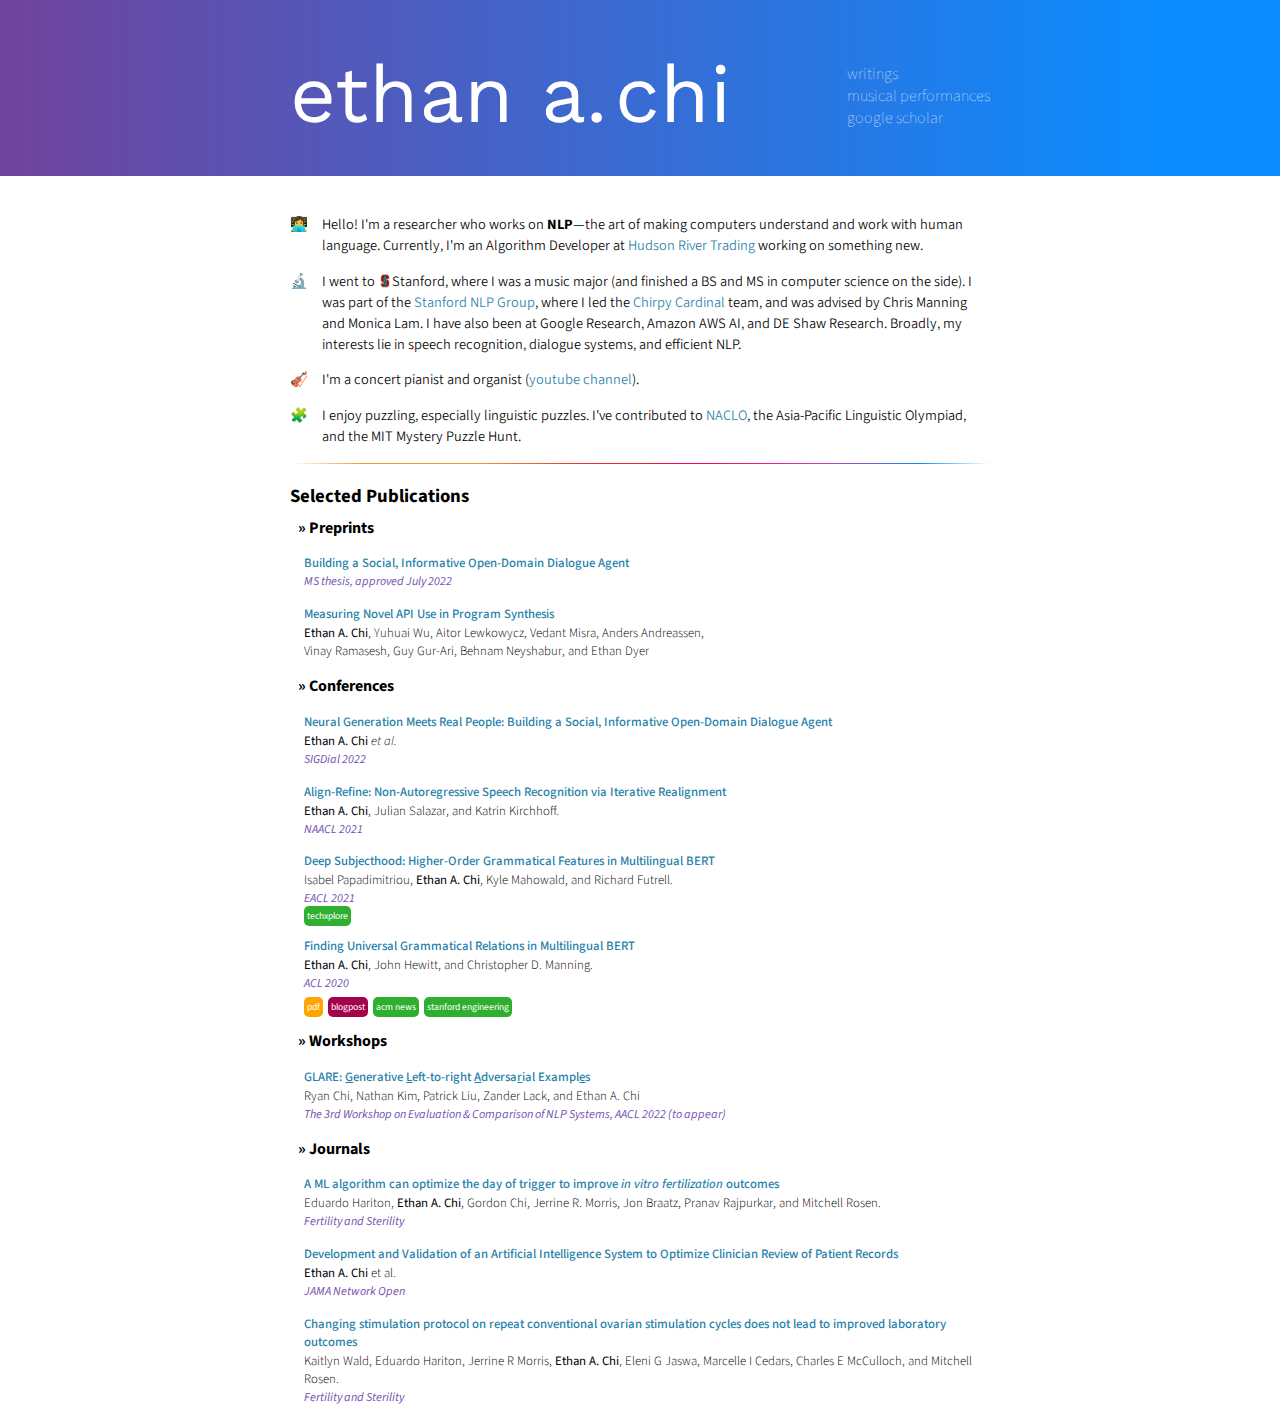
==== commit 69ec8409: "changes" ====
--- a/index.html
+++ b/index.html
@@ -17,9 +17,9 @@
       <div class="intro">
         <a href="/"><h1>Ethan A.<span style="font-size:0.5em;">&nbsp;</span>Chi</h1></a>
         <div class="intro-row-info">
-          <a href="research.html">research blog</a>
+          <a href="/writing.html">writings</a>
           <a href="https://www.youtube.com/channel/UCvoL7sNhoh-HKGYCTp3JN3w">musical performances</a>
-          <!-- <a href="writing.html">projects</a> -->
+          <!-- <a href="/writing">projects</a> -->
           <a href="https://scholar.google.com/citations?user=dRUwDFQAAAAJ&hl=en">google scholar</a>
         </div>
       </div>
@@ -29,6 +29,8 @@
     <a href="music.html">musical performances</a>
     <a href="writing.html">projects</a>
   </nav> -->
+  <div class="spacer">
+  </div>
   <div class="body" id="body">
     <!-- <p class="click-anything">💬&nbsp; click anything to find out more!</p> -->
     <div class="leading-points-container">
@@ -43,8 +45,8 @@
         <p>
           <span class="emoji">🔬</span>
           <span class="text">
-            I went to <img src="/img/icon.png" class="icon"/>Stanford, where I was a music major (and finished a BS and MS in computer science on the side). I was part of the <a href="http://nlp.stanford.edu" target="_blank">Stanford NLP Group</a>, where I led <a href="https://stanfordnlp.github.io/chirpycardinal/" target="_blank">Chirpy Cardinal</a>, and was advised by Chris Manning and Monica Lam. I have also been at Google Research, Amazon AWS AI, and DE Shaw Research.
-            Broadly, I work on problems in speech recognition, dialogue systems, and efficient NLP.
+            I went to <img src="/img/icon.png" class="icon"/>Stanford, where I was a music major (and finished a BS and MS in computer science on the side). I was part of the <a href="http://nlp.stanford.edu" target="_blank">Stanford NLP Group</a>, where I led the <a href="https://stanfordnlp.github.io/chirpycardinal/" target="_blank">Chirpy Cardinal</a> team, and was advised by Chris Manning and Monica Lam. I have also been at Google Research, Amazon AWS AI, and DE Shaw Research.
+            Broadly, my interests lie in speech recognition, dialogue systems, and efficient NLP.
           </span>
         </span></p>
         
@@ -56,7 +58,7 @@
         
         <p>
           <span class="emoji">🧩</span>
-          <span class="text">I enjoy puzzling; I've contributed to <a href="http://nacloweb.org" target="_blank">NACLO</a>, the Asia-Pacific Linguistic Olympiad, and the MIT Mystery Puzzle Hunt.
+          <span class="text">I enjoy puzzling, especially linguistic puzzles. I've contributed to <a href="http://nacloweb.org" target="_blank">NACLO</a>, the Asia-Pacific Linguistic Olympiad, and the MIT Mystery Puzzle Hunt.
           <!-- A brief list of puzzles I've written is <a href="/puzzles">here</a>. -->
           </span>
         </p>
@@ -69,14 +71,22 @@
       <div class="research">
         <div class="publications">
           <ul>
-            <h4>2022</h4>
-            <li class="publication" data-publication="chirpy">
-              <p class="title"><a class="paper-link" href="#" target="_blank">
-                GLARE: <u>G</u>enerative <u>L</u>eft-to-right <u>A</u>dversa<u>r</u>ial Exampl<u>e</u>s
-              </a></p>
-              <p class="authors">Ryan Chi, Nathan Kim, Patrick Liu, Zander Lack, and Ethan A. Chi</p>
-              <p class="journal"><span class="location">The 3rd Workshop on Evaluation & Comparison of NLP Systems, AACL 2022 (to appear)</span></p>
-            </li>
+            <h4>Preprints</h4>
+            <li class="publication" data-publication="chirpy">
+              <p class="title"><a class="paper-link" href="#" target="_blank">
+                Building a Social, Informative Open-Domain Dialogue Agent
+              </a></p>
+              <p class="journal"><span class="location">MS thesis, approved July 2022</span></p>
+            </li>
+            <li class="publication" data-publication="chirpy">
+              <p class="title"><a class="paper-link" href="#" target="_blank">
+                Measuring Novel API Use in Program Synthesis
+              </a></p>
+              <p class="authors"><b>Ethan A. Chi</b>, Yuhuai Wu, Aitor Lewkowycz, Vedant Misra, Anders Andreassen,<br/>Vinay Ramasesh, Guy Gur-Ari, Behnam Neyshabur, and Ethan Dyer</p>
+            </li>
+            
+            <h4>Conferences</h4>
+            
             <li class="publication" data-publication="chirpy">
               <p class="title"><a class="paper-link" href="#" target="_blank">
                 Neural Generation Meets Real People: Building a Social, Informative Open-Domain Dialogue Agent
@@ -84,46 +94,64 @@
               <p class="authors"><b>Ethan A. Chi</b> <i>et al.</i></p>
               <p class="journal"><span class="location">SIGDial 2022</span></p>
             </li>
-            
-            <h4>2021</h4>
             <li class="publication" data-publication="align-refine">
+              
+              <p class="title"><a class="paper-link" href=https://aclanthology.org/2021.naacl-main.154/" target="_blank">Align-Refine: Non-Autoregressive Speech Recognition via Iterative Realignment</a></p>
               <p class="authors"><b>Ethan A. Chi</b>, Julian Salazar, and Katrin Kirchhoff.</p>
-              <p class="title"><a class="paper-link" href="http://nlp.stanford.edu/~ethanchi/nar.pdf" target="_blank">Align-Refine: Non-Autoregressive Speech Recognition via Iterative Realignment</a></p>
               <p class="journal"><span class="location">NAACL 2021</span></p>
             </li>
             <li class="publication" data-publication="deep-subjecthood">
+              <p class="title"><a class="paper-link">Deep Subjecthood: Higher-Order Grammatical Features in Multilingual BERT</a></p>
               <p class="authors">Isabel Papadimitriou, <b>Ethan A. Chi</b>, Kyle Mahowald, and Richard Futrell.</p>
-              <p class="title"><a class="paper-link">Deep Subjecthood: Higher-Order Grammatical Features in Multilingual BERT</a></p>
               <p class="journal"><span class="location">EACL 2021</span></p>
-            </li>
-            <li class="publication" data-publication="ml-algorithm">
-              <p class="authors">Eduardo Hariton, <b>Ethan A. Chi</b>, Gordon Chi, Jerrine R. Morris, Jon Braatz, Pranav Rajpurkar, and Mitchell Rosen.</p>
-              <p class="title"><a class="paper-link" href="https://www.sciencedirect.com/science/article/pii/S0015028221005124" target="_blank">A ML algorithm can optimize the day of trigger to improve <i>in vitro fertilization</i> outcomes</a></p>
-              <p class="journal"><span class="location">Fertility and Sterility, Jul 2021</span></p>
-            </li>
-            <li class="publication" data-publication="development">
-              <p class="authors"><b>Ethan A. Chi</b> et al.</p>
-              <p class="title"><a class="paper-link" href="https://jamanetwork.com/journals/jamanetworkopen/fullarticle/2782216" target="_blank">Development and Validation of an Artificial Intelligence System to Optimize Clinician Review of Patient Records</a></p>
-              <p class="journal"><span class="location">JAMA Network Open, Jul 2021</span></p>
-            </li>
-            <!-- <li class="publication" data-publication="changing-stimulation">
-              <p class="authors">Kaitlyn Wald, Eduardo Hariton, Jerrine R Morris, <b>Ethan A. Chi</b>, Eleni G Jaswa, Marcelle I Cedars, Charles E McCulloch, and Mitchell Rosen.</p>
-              <p class="title"><a class="paper-link" href="https://www.sciencedirect.com/science/article/pii/S0015028221003241" target="_blank">Changing stimulation protocol on repeat conventional ovarian stimulation cycles does not lead to improved laboratory outcomes</a></p>
-              <p class="journal"><span class="location">Fertility and Sterility, May 2021</span></p>
-            </li> -->
-            
-            <h4>2020</h4>
+              <p class="tags">
+                <span class="tag tag-media"><a href="https://engineering.stanford.edu/magazine/article/how-ai-systems-use-mad-libs-teach-themselves-grammar">techxplore</a></span>
+              </p>
+            </li>
             <li class="publication" data-publication="finding-universal">
+              <p class="title"><a class="paper-link" href="https://arxiv.org/abs/2005.04511" target="_blank">Finding Universal Grammatical Relations in Multilingual BERT</a></p>
               <p class="authors"><b>Ethan A. Chi</b>, John Hewitt, and Christopher D. Manning.</p>
-              <p class="title"><a class="paper-link" href="https://arxiv.org/abs/2005.04511" target="_blank">Finding Universal Grammatical Relations in Multilingual BERT</a></p>
               <p class="journal"><span class="location">ACL 2020</span></p>
-              <!-- <p class="tags">
+              <p class="tags">
                 <span class="tag tag-pdf"><a href="https://arxiv.org/abs/2005.04511">pdf</a></span>
                 <span class="tag tag-blog"><a href="/multilingual-probing.html">blogpost</a></span>
                 <span class="tag tag-media"><a href="https://cacm.acm.org/news/246483-how-ai-systems-use-mad-libs-to-teach-themselves-grammar/fulltext">acm news</a></span>
                 <span class="tag tag-media"><a href="https://engineering.stanford.edu/magazine/article/how-ai-systems-use-mad-libs-teach-themselves-grammar">stanford engineering</a></span>
-              </p> -->
-            </li>
+              </p>
+            </li>
+            
+            <h4>Workshops</h4>
+            
+            <li class="publication" data-publication="chirpy">
+              <p class="title"><a class="paper-link" href="#" target="_blank">
+                GLARE: <u>G</u>enerative <u>L</u>eft-to-right <u>A</u>dversa<u>r</u>ial Exampl<u>e</u>s
+              </a></p>
+              <p class="authors">Ryan Chi, Nathan Kim, Patrick Liu, Zander Lack, and Ethan A. Chi</p>
+              <p class="journal"><span class="location">The 3rd Workshop on Evaluation & Comparison of NLP Systems, AACL 2022 (to appear)</span></p>
+            </li>
+            
+            <h4>Journals</h4>
+            
+            <li class="publication" data-publication="ml-algorithm">
+              
+              <p class="title"><a class="paper-link" href="https://www.sciencedirect.com/science/article/pii/S0015028221005124" target="_blank">A ML algorithm can optimize the day of trigger to improve <i>in vitro fertilization</i> outcomes</a></p>
+              <p class="authors">Eduardo Hariton, <b>Ethan A. Chi</b>, Gordon Chi, Jerrine R. Morris, Jon Braatz, Pranav Rajpurkar, and Mitchell Rosen.</p>
+              <p class="journal"><span class="location">Fertility and Sterility</span></p>
+            </li>
+            <li class="publication" data-publication="development">
+              
+              <p class="title"><a class="paper-link" href="https://jamanetwork.com/journals/jamanetworkopen/fullarticle/2782216" target="_blank">Development and Validation of an Artificial Intelligence System to Optimize Clinician Review of Patient Records</a></p>
+              <p class="authors"><b>Ethan A. Chi</b> et al.</p>
+              <p class="journal"><span class="location">JAMA Network Open</span></p>
+            </li>
+            <li class="publication" data-publication="changing-stimulation">
+              
+              <p class="title"><a class="paper-link" href="https://www.sciencedirect.com/science/article/pii/S0015028221003241" target="_blank">Changing stimulation protocol on repeat conventional ovarian stimulation cycles does not lead to improved laboratory outcomes</a></p>
+              <p class="authors">Kaitlyn Wald, Eduardo Hariton, Jerrine R Morris, <b>Ethan A. Chi</b>, Eleni G Jaswa, Marcelle I Cedars, Charles E McCulloch, and Mitchell Rosen.</p>
+              <p class="journal"><span class="location">Fertility and Sterility</span></p>
+            </li>
+            
+            
             
             
           </ul>
@@ -150,10 +178,7 @@
                 like part-of-speech and syntax. In this work, we demonstrate that this is also the case for deeper linguistic
                 features like morphosyntactic alignment, a core attribute of all languages. We find that the predictive distributions of subjecthood classifiers
                 reflect the morphosyntactic alignment of their training languages, demonstrating the influence of high-level grammatical features not manifested in any one input sentence.
-                <p class="tags">
-                  <span class="tag tag-pdf"><a href="https://arxiv.org/abs/2101.11043">pdf</a></span>
-                  <span class="tag tag-media"><a href="https://engineering.stanford.edu/magazine/article/how-ai-systems-use-mad-libs-teach-themselves-grammar">techxplore</a></span>
-                </p>
+                
             </div>
             <div class="publicationInfo" data-publication="finding-universal">
               <h4>Finding Universal Grammatical Relations in Multilingual BERT</b></h4>
--- a/css/purple.css
+++ b/css/purple.css
@@ -30,6 +30,10 @@
   width: 100%;
   max-width: 700px;
   margin: 0 auto;
+}
+
+.spacer {
+  height: 200px;
 }
 
 .intro {
@@ -62,6 +66,11 @@
   var(--blue) 90%
   );
   margin-bottom: 1em;
+  position: fixed;
+  top: 0;
+  width: 100%;
+  z-index: 200;
+  height: 80px;
 }
 
 .intro-row h1 {
@@ -113,6 +122,9 @@
   margin-bottom: 0;
 }
 
+/* .research {
+  max-width: 700px;
+} */
 
 .research .journal {
   font-style: italic;
@@ -157,7 +169,7 @@
 }
 
 .research .publication p {
-  margin: 0em 0em;
+  margin: 1px 0em;
 }
 
 
@@ -189,6 +201,14 @@
 
 .publications h4::before {
   content: "» ";
+}
+
+.research .publication p.tags {
+  margin-top: 5px;
+}
+
+.research .publication p.tags a {
+  margin: 0;
 }
 
 
@@ -245,7 +265,7 @@
 #leading-points p {
   display: flex;
   flex-direction: row;
-  font-size: 0.85em;
+  font-size: 0.9em;
 }
 
 
@@ -295,7 +315,7 @@
 }
 
 .tag {
-  padding: 5px;
+  padding: 3px;
   background-color: grey;
   color: white;
   line-height: 1em;
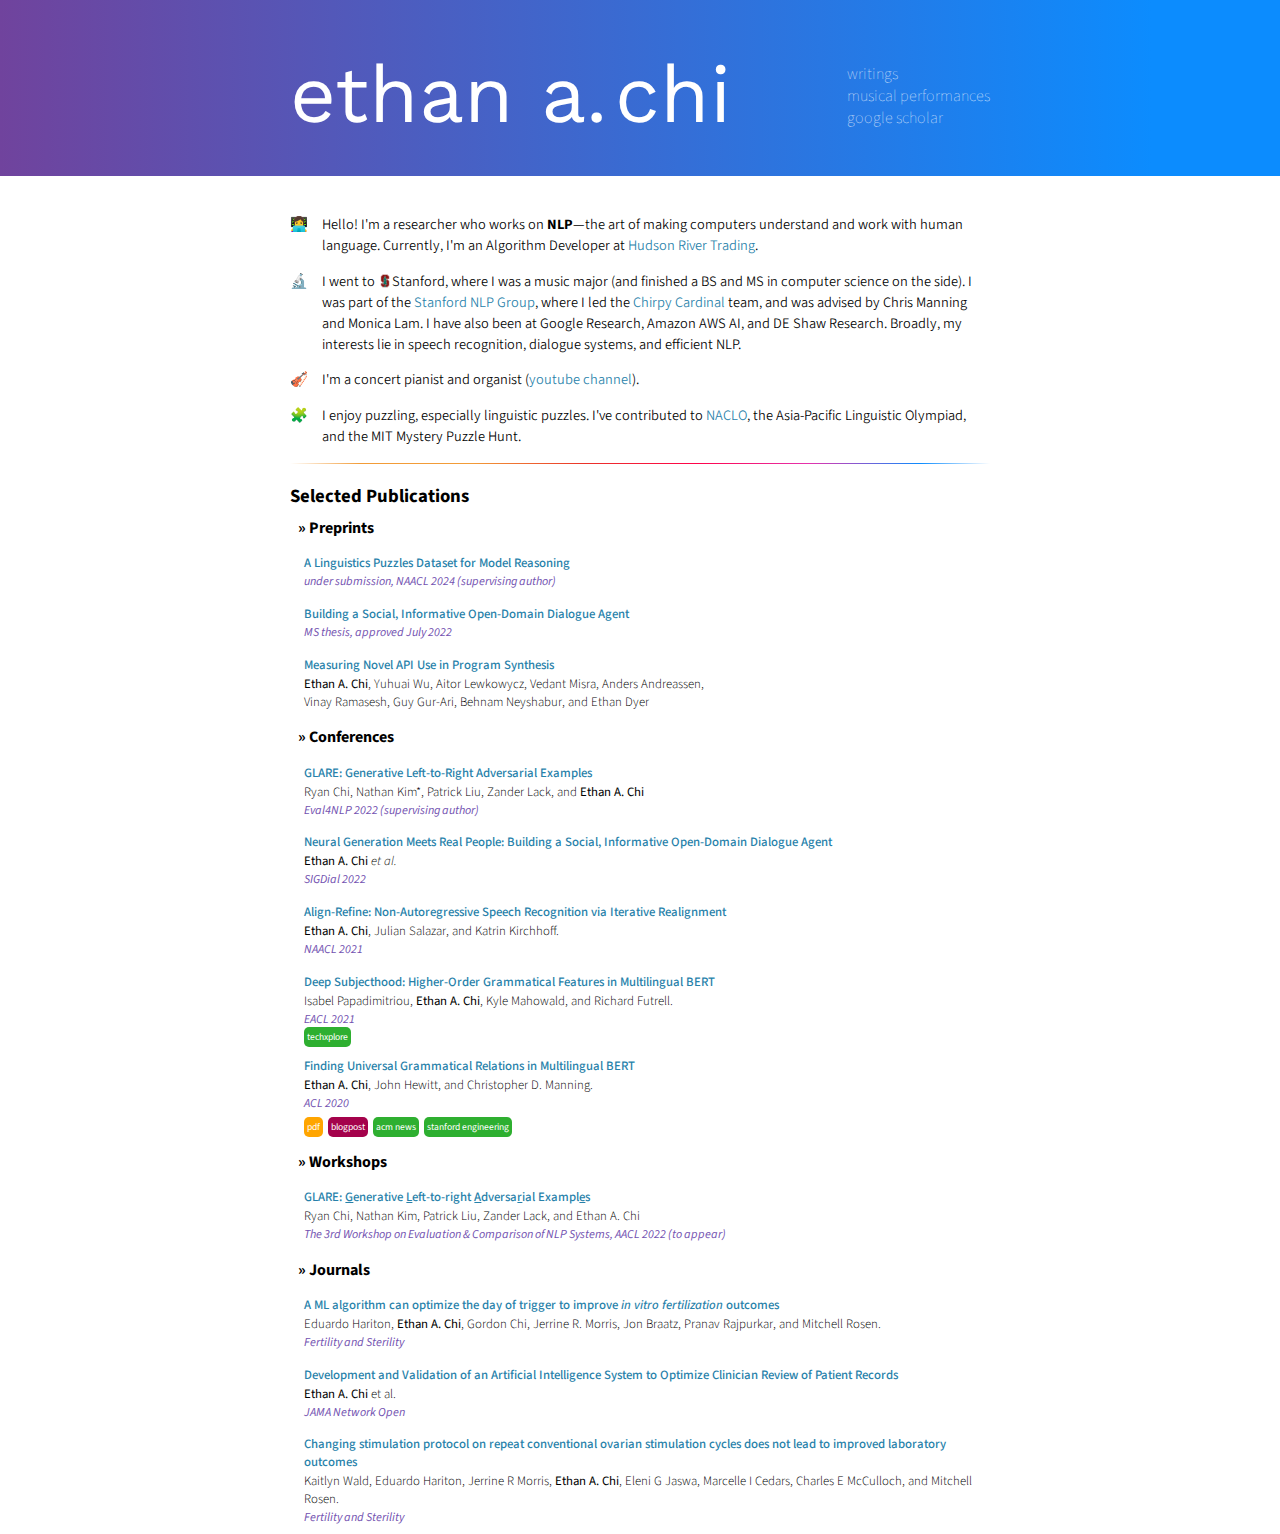
==== commit a9e92b74: "add papers" ====
--- a/index.html
+++ b/index.html
@@ -38,7 +38,7 @@
         <p>
           <span class="emoji">👩‍💻</span><span class="text">Hello! I'm a researcher who works on
             <b>NLP</b>—the art of making computers understand and work with human language.
-            Currently, I'm an Algorithm Developer at <a href="http://hudson-trading.com" target="_blank">Hudson River Trading</a> working on something new.
+            Currently, I'm an Algorithm Developer at <a href="http://hudson-trading.com" target="_blank">Hudson River Trading</a>.
           </span>
         </p>
         
@@ -72,6 +72,12 @@
         <div class="publications">
           <ul>
             <h4>Preprints</h4>
+            <li class="publication">
+              <p class="title"><a class="paper-link" href="#" target="_blank">
+                A Linguistics Puzzles Dataset for Model Reasoning
+              </a></p>
+              <p class="journal"><span class="location">under submission, NAACL 2024 (supervising author)</span></p>
+            </li>
             <li class="publication" data-publication="chirpy">
               <p class="title"><a class="paper-link" href="#" target="_blank">
                 Building a Social, Informative Open-Domain Dialogue Agent
@@ -86,7 +92,13 @@
             </li>
             
             <h4>Conferences</h4>
-            
+            <li class="publication">
+              <p class="title"><a class="paper-link" href="https://aclanthology.org/2022.eval4nlp-1.5.pdf" target="_blank">
+                GLARE: Generative Left-to-Right Adversarial Examples
+              </a></p>
+              <p class="authors">Ryan Chi, Nathan Kim*, Patrick Liu, Zander Lack, and <b>Ethan A. Chi</b></p>
+              <p class="journal"><span class="location">Eval4NLP 2022 (supervising author)</span></p>
+            </li>
             <li class="publication" data-publication="chirpy">
               <p class="title"><a class="paper-link" href="#" target="_blank">
                 Neural Generation Meets Real People: Building a Social, Informative Open-Domain Dialogue Agent
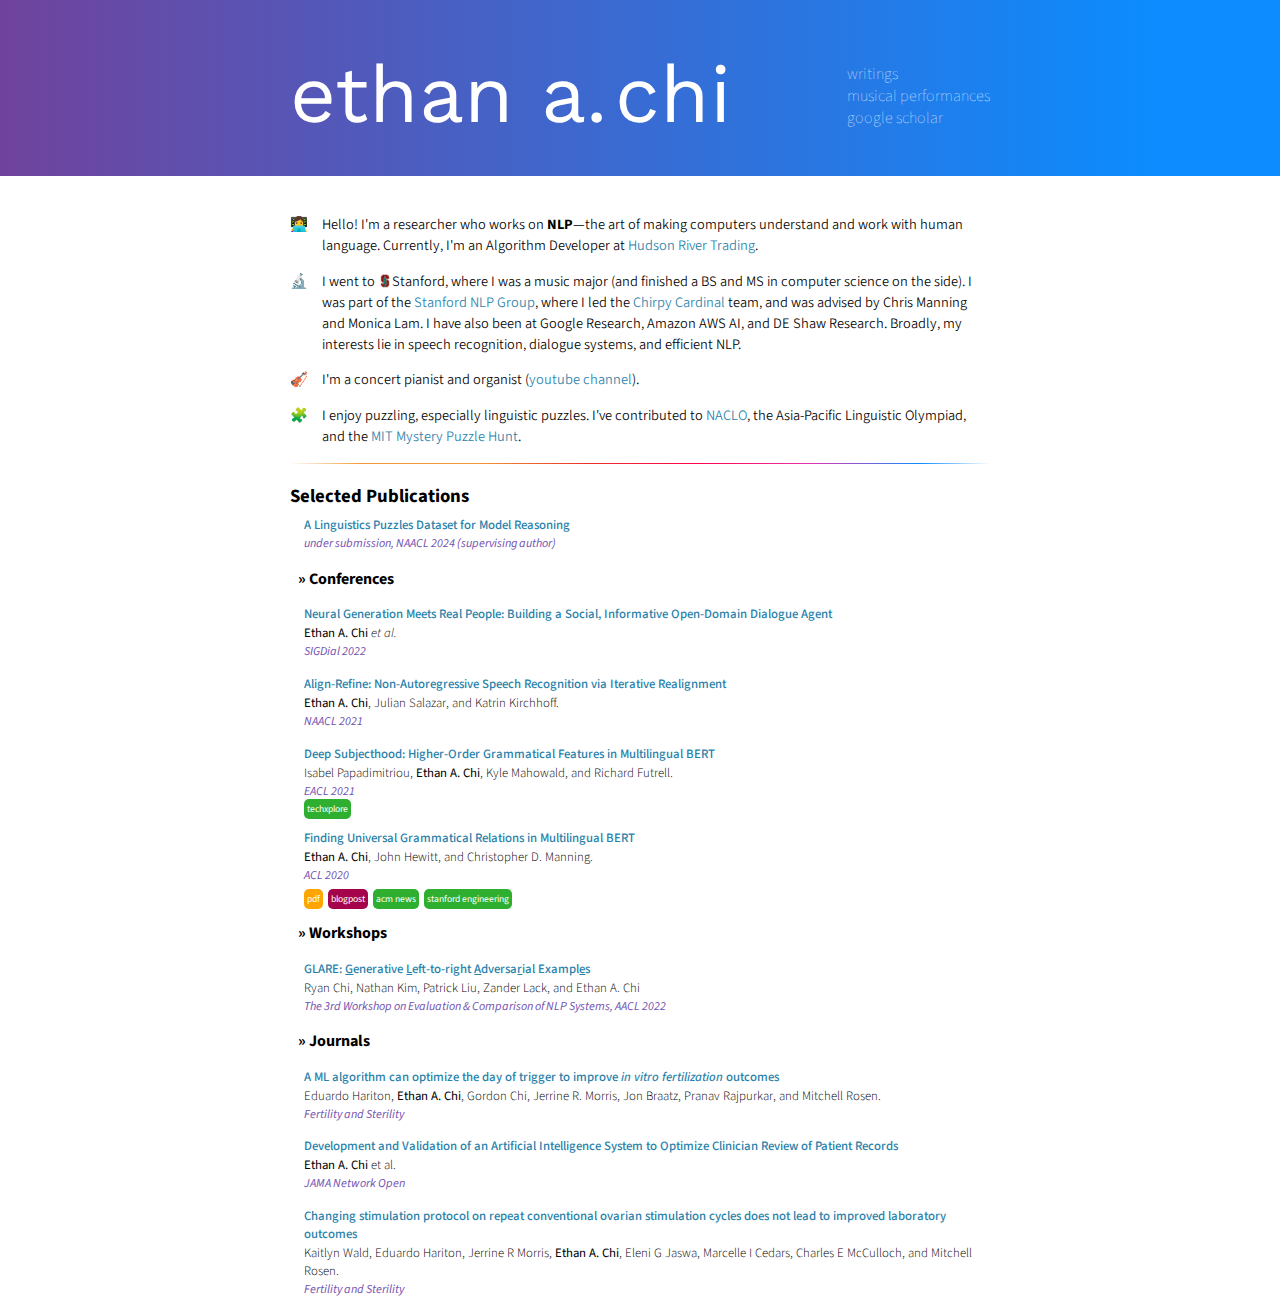
==== commit 3f659dc1: "fix" ====
--- a/index.html
+++ b/index.html
@@ -58,7 +58,7 @@
         
         <p>
           <span class="emoji">🧩</span>
-          <span class="text">I enjoy puzzling, especially linguistic puzzles. I've contributed to <a href="http://nacloweb.org" target="_blank">NACLO</a>, the Asia-Pacific Linguistic Olympiad, and the MIT Mystery Puzzle Hunt.
+          <span class="text">I enjoy puzzling, especially linguistic puzzles. I've contributed to <a href="http://nacloweb.org" target="_blank">NACLO</a>, the Asia-Pacific Linguistic Olympiad, and the <a href="https://devjoe.appspot.com/huntindex/author/chiethana" target="_blank">MIT Mystery Puzzle Hunt</a>.
           <!-- A brief list of puzzles I've written is <a href="/puzzles">here</a>. -->
           </span>
         </p>
@@ -71,34 +71,29 @@
       <div class="research">
         <div class="publications">
           <ul>
-            <h4>Preprints</h4>
+            <!-- <h4>Preprints</h4>
+            
+            <li class="publication" data-publication="chirpy">
+              <p class="title"><a class="paper-link" href="#" target="_blank">
+                Building a Social, Informative Open-Domain Dialogue Agent
+              </a></p>
+              <p class="journal"><span class="location">MS thesis, approved July 2022</span></p>
+            </li>
+            <li class="publication" data-publication="chirpy">
+              <p class="title"><a class="paper-link" href="#" target="_blank">
+                Measuring Novel API Use in Program Synthesis
+              </a></p>
+              <p class="authors"><b>Ethan A. Chi</b>, Yuhuai Wu, Aitor Lewkowycz, Vedant Misra, Anders Andreassen,<br/>Vinay Ramasesh, Guy Gur-Ari, Behnam Neyshabur, and Ethan Dyer</p>
+            </li> -->
+            
             <li class="publication">
               <p class="title"><a class="paper-link" href="#" target="_blank">
                 A Linguistics Puzzles Dataset for Model Reasoning
               </a></p>
               <p class="journal"><span class="location">under submission, NAACL 2024 (supervising author)</span></p>
             </li>
-            <li class="publication" data-publication="chirpy">
-              <p class="title"><a class="paper-link" href="#" target="_blank">
-                Building a Social, Informative Open-Domain Dialogue Agent
-              </a></p>
-              <p class="journal"><span class="location">MS thesis, approved July 2022</span></p>
-            </li>
-            <li class="publication" data-publication="chirpy">
-              <p class="title"><a class="paper-link" href="#" target="_blank">
-                Measuring Novel API Use in Program Synthesis
-              </a></p>
-              <p class="authors"><b>Ethan A. Chi</b>, Yuhuai Wu, Aitor Lewkowycz, Vedant Misra, Anders Andreassen,<br/>Vinay Ramasesh, Guy Gur-Ari, Behnam Neyshabur, and Ethan Dyer</p>
-            </li>
             
             <h4>Conferences</h4>
-            <li class="publication">
-              <p class="title"><a class="paper-link" href="https://aclanthology.org/2022.eval4nlp-1.5.pdf" target="_blank">
-                GLARE: Generative Left-to-Right Adversarial Examples
-              </a></p>
-              <p class="authors">Ryan Chi, Nathan Kim*, Patrick Liu, Zander Lack, and <b>Ethan A. Chi</b></p>
-              <p class="journal"><span class="location">Eval4NLP 2022 (supervising author)</span></p>
-            </li>
             <li class="publication" data-publication="chirpy">
               <p class="title"><a class="paper-link" href="#" target="_blank">
                 Neural Generation Meets Real People: Building a Social, Informative Open-Domain Dialogue Agent
@@ -139,7 +134,7 @@
                 GLARE: <u>G</u>enerative <u>L</u>eft-to-right <u>A</u>dversa<u>r</u>ial Exampl<u>e</u>s
               </a></p>
               <p class="authors">Ryan Chi, Nathan Kim, Patrick Liu, Zander Lack, and Ethan A. Chi</p>
-              <p class="journal"><span class="location">The 3rd Workshop on Evaluation & Comparison of NLP Systems, AACL 2022 (to appear)</span></p>
+              <p class="journal"><span class="location">The 3rd Workshop on Evaluation & Comparison of NLP Systems, AACL 2022</span></p>
             </li>
             
             <h4>Journals</h4>
